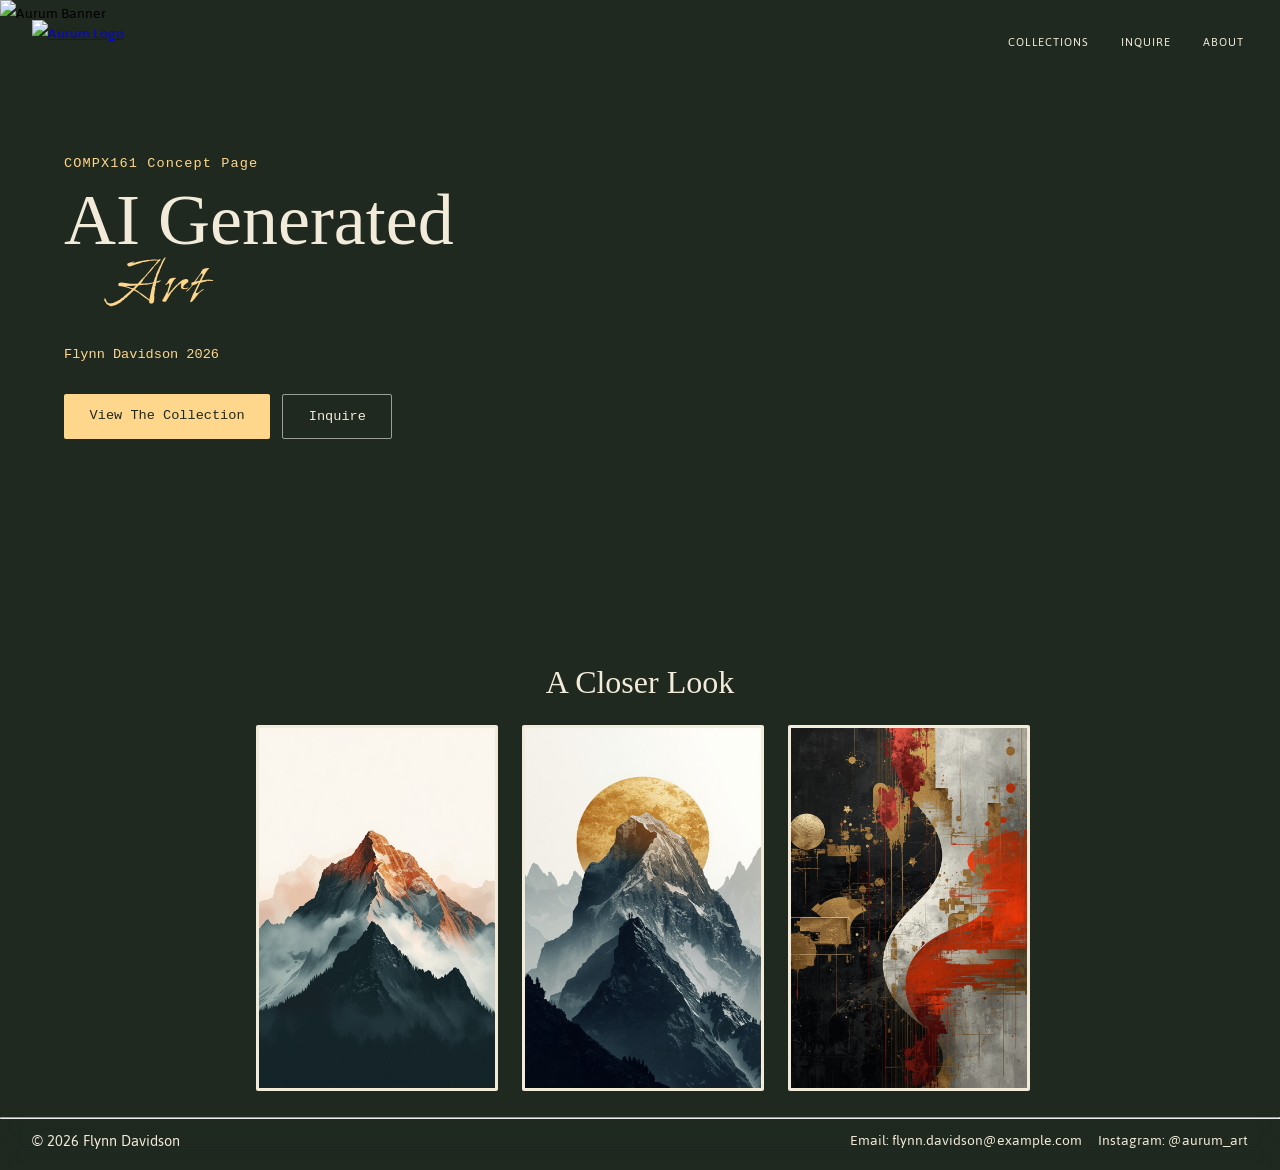
==== index.html @ 171db9cf "initial commit" ====
<!DOCTYPE html>
<html lang="en">
    <head>
        <meta charset="UTF-8">
        <meta name="viewport" content="width=device-width, initial-scale=1.0">
        <title>Aurum</title>
        <link rel="preconnect" href="https://fonts.googleapis.com">
        <link rel="preconnect" href="https://fonts.gstatic.com" crossorigin>
        <link href="https://fonts.googleapis.com/css2?family=Island+Moments&family=Jacques+Francois&family=Jaldi:wght@400;700&display=swap" rel="stylesheet">
        <link rel="stylesheet" href="style.css">
    </head>
    <body>
        <img id="banner" src="images/banner.png" alt="Aurum Banner">
        <header>
            <div class="logo">
                <a href="index.html"><img src="images/logo.png" alt="Aurum Logo" class="logo_img"></a>
            </div>
            <div class = "nav">
                <a href="collections.html">Collections</a>
                <a href="Inquire.html">Inquire</a>
                <a href="about.html">About</a>
            </div>
        </header>
        <div class="front">
            <p class="eyebrow">COMPX161 Concept Page</p>
            <h1>AI Generated</h1>
            <p class="art-title">Art</p>
            <p class="credit">Flynn Davidson 2026</p>
            <div class="button-group">
                <a href="collections.html" id="collectionButton" class="button">View The Collection</a>
                <a href="Inquire.html" id="inquireButton" class="button">Inquire</a>
            </div>
        </div>
        <div class="acl">
            <h2>A Closer Look</h2>
            <div class="acl-gallery">
                <div class="left">
                    <a href="collections.html">
                        <img src="Images/emberpeak.jpg" alt="Ember Peak" class="collection-img">
                    </a>
                </div>
                <div class="middle">
                    <a href="collections.html">
                        <img src="Images/goldenmoon.jpg" alt="Golden Moon" class="collection-img">
                    </a>
                </div>
                <div class="right">
                    <a href="collections.html">
                        <img src="Images/oceanofdevotion.jpg" alt="Ocean Of Devotion" class="collection-img">
                    </a>
                </div>
            </div>
        </div>
        <div class="footer">
            <hr class="exclude">
            <div class="footer-content">
                <div class = "footer-left">
                    <p>© 2026 Flynn Davidson</p>
                </div>
                <div class = "footer-right">
                    <div class = "email">
                        <p>Email: flynn.davidson@example.com</p>
                    </div>
                    <div class = "instagram">
                        <p>Instagram: @aurum_art</p>
                    </div>
                </div>
            </div>
        </div>
    </body>
</html>
---- style.css ----
:root {
    --cream: #F2EBDA;
    --gold: #FFD78C;
    --green: #1F2920;
    --grey: #BFB2A6;
    --black: #1A1712;
}
/* ---------------------
    GLOBAL: Fonts
   --------------------- */
.island-moments-regular {
  font-family: "Island Moments", cursive;
  font-weight: 400;
  font-style: normal;
}
.jaldi-regular {
  font-family: "Jaldi", sans-serif;
  font-weight: 400;
  font-style: normal;
}
.jacques-francois-regular {
  font-family: "Jacques Francois", serif;
  font-weight: 400;
  font-style: normal;
}
/* --------------------
    GLOBAL: Base styles
   -------------------- */
body {
    background-color: var(--green);
    margin: 0;
    min-height: 100vh;
    font-family: 'Jaldi', sans-serif;
}
.logo {
    display: flex;
    align-items: center;
}

/* GLOBAL: Header and navigation */
header {
    box-sizing: border-box;
    display: flex;
    align-items: center;
    width: 100%;
    padding: 1.25rem 2rem;
}
.nav {
    display: flex;
    flex-direction: row;
    gap: 1.5rem;
    margin-left: auto;
}
.nav a {
    color: var(--cream);
    text-decoration: none;
    text-transform: uppercase;
    font-size: 0.8rem;
    letter-spacing: 0.08em;
    padding: 0.6rem 0.25rem;
}

/* GLOBAL: Buttons */
.button {
    font-family: 'Space Mono', monospace;
    font-size: 0.85rem;
    text-align: center;
    text-decoration: none;
    display: inline-block;
    padding: 0.9rem 1.6rem;
    border-radius: 2px;
}
#collectionButton {
    background-color: var(--gold);
    color: var(--green);
    border: none;
}
#inquireButton {
    background-color: transparent;
    color: var(--cream);
    border: 1px solid rgba(255, 255, 255, 0.55);
}
.button-group {
    display: flex;
    gap: 0.75rem;
    margin-top: 0.5rem;
}
.logo_img {
    display: block;
    height: 2.75rem;
    width: auto;
}

/* HOME PAGE */
#banner {
    position: fixed;
    inset: 0;
    width: 100vw;
    height: 100vh;
    object-fit: cover;
    z-index: -1;
}
.front {
    position: relative;
    z-index: 1;
    max-width: 620px;
    padding: 8vh 0 0 4rem;
    color: var(--cream);
}
.eyebrow {
    font-family: 'Space Mono', monospace;
    color: var(--gold);
    font-size: 0.85rem;
    letter-spacing: 0.08em;
    margin: 0 0 0.75rem 0;
}
.front h1 {
    font-family: 'Playfair Display', serif;
    font-weight: 500;
    font-size: 4.5rem;
    line-height: 1.05;
    margin: 0;
}
.art-title {
    font-family: 'Island Moments', cursive;
    color: var(--gold);
    font-size: 5.5rem;
    line-height: 1;
    margin: -1rem 0 1rem 2.5rem;
}
.credit {
    font-family: 'Space Mono', monospace;
    color: var(--gold);
    font-size: 0.85rem;
    margin: 0 0 2rem 0;
}
#art {
    color: var(--gold);
}

/* HOME PAGE: A closer look gallery */
.acl {
    width: 60%;
    margin: 0 auto;
    padding-top: 25vh;
    color: var(--cream);
    text-align: center;
}
.acl h2 {
    font-family: 'Playfair Display', serif;
    font-size: 2rem;
    font-weight: 500;
    margin: 0 0 1.5rem;
}
.acl-gallery {
    display: flex;
    gap: 4%;
}
.acl-gallery > div {
    flex: 1;
}

/* GLOBAL: Artwork image defaults */
.collection-img {
    width: 100%;
    display: block;
    border-radius: 4px;
    border-color: var(--cream);
    border-width: 5px;
    border-style: solid;
}

/* GLOBAL: Footer */
.footer{
    padding-top: 2rem;
    color: var(--cream);
}
.footer-content {
    display: flex;
    justify-content: space-between;
    align-items: center;
    padding: 0.5rem 2rem 0.75rem;
    backdrop-filter: blur(10px);
}
.footer-left p {
    margin: 0;
    font-size: 1.05rem;
}
.footer-right p {
    margin: 0;
}
.footer-right {
    display: flex;
    align-items: center;
}
.instagram {
    margin-left: 1rem;
}
hr {
    margin: 0;
}

/* SHARED: Page headings and content width */
.inquire-btn {
    text-decoration: underline;
    text-decoration-color: var(--gold);
    color: var(--cream);
}
.inquire,
.collections-page {
    width: min(88%, 1100px);
    display: block;
    margin: 3rem auto 0;
    color: var(--cream);
}
.inquire h2,
.inquire h1,
.the-collection,
.collections-page h1{
    color: var(--cream);
    text-align: center;
}
.inquire h2,
.collections-page h2 {
    font-family: 'Jaldi', sans-serif;
    font-size: 1.25rem;
    font-weight: 400;
    letter-spacing: 0.12em;
    margin: 0;
    text-transform: uppercase;
}
.inquire h1,
.collections-page h1 {
    font-family: 'Jacques Francois', serif;
    font-size: clamp(2rem, 5vw, 3.5rem);
    font-weight: 400;
    margin: 0 0 3rem;
}

/* COLLECTIONS PAGE: Collection rows */
.collection-list {
    border-top: 1px solid rgba(242, 235, 218, 0.6);
}
.collection {
    display: grid;
    grid-template-columns: minmax(0, 2fr) minmax(0, 9fr);
    gap: 3rem;
    align-items: center;
    padding: 2.5rem 0;
    border-bottom: 1px solid rgba(242, 235, 218, 0.6);
}
.collection-left {
    min-width: 0;
    display: flex;
}
.collection-img {
    width: 100%;
    height: 100%;
    min-height: 220px;
    object-fit: cover;
    display: block;
    border: 3px solid var(--cream);
    border-radius: 2px;
}
.collection-right h2 {
    font-family: 'Jacques Francois', serif;
    font-size: 2.1rem;
    font-weight: 400;
    margin: 0 0 0.75rem;
}
.collection-title {
    display: flex;
    align-items: center;
    gap: 1rem;
}
.lot-label {
    color: var(--gold);
    font-family: 'Jacques Francois', serif;
    flex-shrink: 0;
    font-size: 2.1rem;
    font-weight: 400;
}
.collection-right {
    min-width: 0;
}
.collection-right p {
    width: 100%;
    font-size: 1.25rem;
    line-height: 1.5;
    margin: 0 0 0.75rem;
}
.collection-actions {
    display: flex;
    align-items: center;
    justify-content: space-between;
    width: 100%;
    margin-top: 1.5rem;
}
.availability {
    display: inline-flex;
    align-items: center;
    gap: 0.5rem;
    font-size: 1rem;
    text-transform: uppercase;
    letter-spacing: 0.08em;
}
.availability-dot {
    width: 0.65rem;
    height: 0.65rem;
    border-radius: 50%;
    background-color: #6fa66d;
}
.collection-inquire {
    color: var(--cream);
    padding: 0.65rem 1.4rem;
    text-decoration: underline;
    text-decoration-color: var(--gold);
    font-size: 1.5rem;
}

/* RESPONSIVE */
@media (max-width: 600px) {
    header {
        padding: 1rem;
    }
    .nav {
        gap: 0.75rem;
    }
    .inquire,
    .collections-page {
        margin-top: 2rem;
    }
    .inquire h1,
    .collections-page h1 {
        margin-bottom: 2rem;
    }
    .collection {
        grid-template-columns: 1fr;
        gap: 1.25rem;
        padding: 2rem 0;
    }
    .collection-img {
        height: auto;
        min-height: 0;
        aspect-ratio: 16 / 10;
    }
    .collection-right h2 {
        font-size: 1.8rem;
    }
    .collection-title {
        align-items: flex-start;
        gap: 0.75rem;
    }
    .collection-right p {
        font-size: 1.1rem;
    }
}

/* ABOUT PAGE: Studio statement */
.about-page {
    width: min(88%, 1000px);
    margin: 3rem auto 0;
}
.about-heading {
    color: var(--cream);
    text-align: center;
}
.about-heading h3 {
    font-family: 'Jaldi', sans-serif;
    font-size: 1.25rem;
    font-weight: 400;
    letter-spacing: 0.12em;
    margin: 0;
    text-transform: uppercase;
}
.about-heading h1 {
    font-family: 'Jacques Francois', serif;
    font-size: clamp(2rem, 5vw, 3.5rem);
    font-weight: 400;
    margin: 0 0 3rem;
}
.studio-box {
    background-color: var(--cream);
    box-sizing: border-box;
    color: var(--black);
    min-height: 20rem;
    padding: 2.5rem;
    width: 100%;
}
.studio-box h2 {
    font-family: 'Jacques Francois', serif;
    font-size: 3.5rem;
    font-weight: 400;
    line-height: 1.5;
    margin: 0 0 1rem;
}
.studio-box p {
    font-family: 'Jaldi', sans-serif;
    font-size: 1.5rem;
    line-height: 1.5;
    margin: 0 0 1rem;
}
.artist-statement {
    font-family: 'Jacques Francois', serif !important;
    font-size: 2rem !important;
    line-height: 1.4 !important;
}
.studio-box hr {
    border: 0;
    border-top: 1px solid var(--black);
    margin: 2rem 0 1.5rem;
}
.art-references p {
    margin-bottom: 0.5rem;
}
.art-references a {
    color: var(--black);
    font-weight: 700;
}

/* INQUIRY PAGE: Form */
.inquire-form {
    background-color: var(--cream);
    width: 40vw;
    min-width: 320px;
    margin: 0 auto;
    padding: 2.5rem 3rem 3rem;
    color: var(--black);
    box-sizing: border-box;
}
.inquire-form h1 {
    color: var(--black);
    font-family: 'Jacques Francois', serif;
    font-size: clamp(1.8rem, 3vw, 2.75rem);
    font-weight: 400;
    margin: 0;
    text-align: center;
}
.inquire-intro {
    color: var(--black);
    font-size: 1.1rem;
    margin: 0.75rem 0 2rem;
    text-align: center;
}
.inquire-form form {
    display: flex;
    flex-direction: column;
}
.inquire-form label {
    color: var(--black);
    font-size: 1.1rem;
    margin: 1rem 0 0.3rem;
}
.inquire-form input,
.inquire-form textarea {
    box-sizing: border-box;
    width: 100%;
    border: 0;
    border-bottom: 1px solid var(--black);
    border-radius: 0;
    color: var(--black);
    font: inherit;
    padding: 0.45rem 0;
    outline: none;
}
.inquire-form input {
    background-color: transparent;
}
.inquire-form textarea {
    background-color: #D7D0C0;
    border: 0;
    min-height: 7rem;
    padding: 0.75rem;
    resize: vertical;
}
.inquire-form textarea::placeholder {
    color: var(--black);
    opacity: 1;
}
.inquire-form button {
    align-self: center;
    background-color: var(--black);
    border: 0;
    color: var(--cream);
    cursor: pointer;
    font: inherit;
    margin-top: 2rem;
    padding: 0.7rem 1.5rem;
}

/* ABOUT PAGE: Responsive studio statement */
@media (max-width: 600px) {
    .about-page {
        margin-top: 2rem;
    }
    .about-heading h1 {
        margin-bottom: 2rem;
    }
    .studio-box {
        min-height: 16rem;
        padding: 1.5rem;
    }
    .studio-box h2 {
        font-size: 3rem;
    }
    .artist-statement {
        font-size: 1.7rem !important;
    }
}
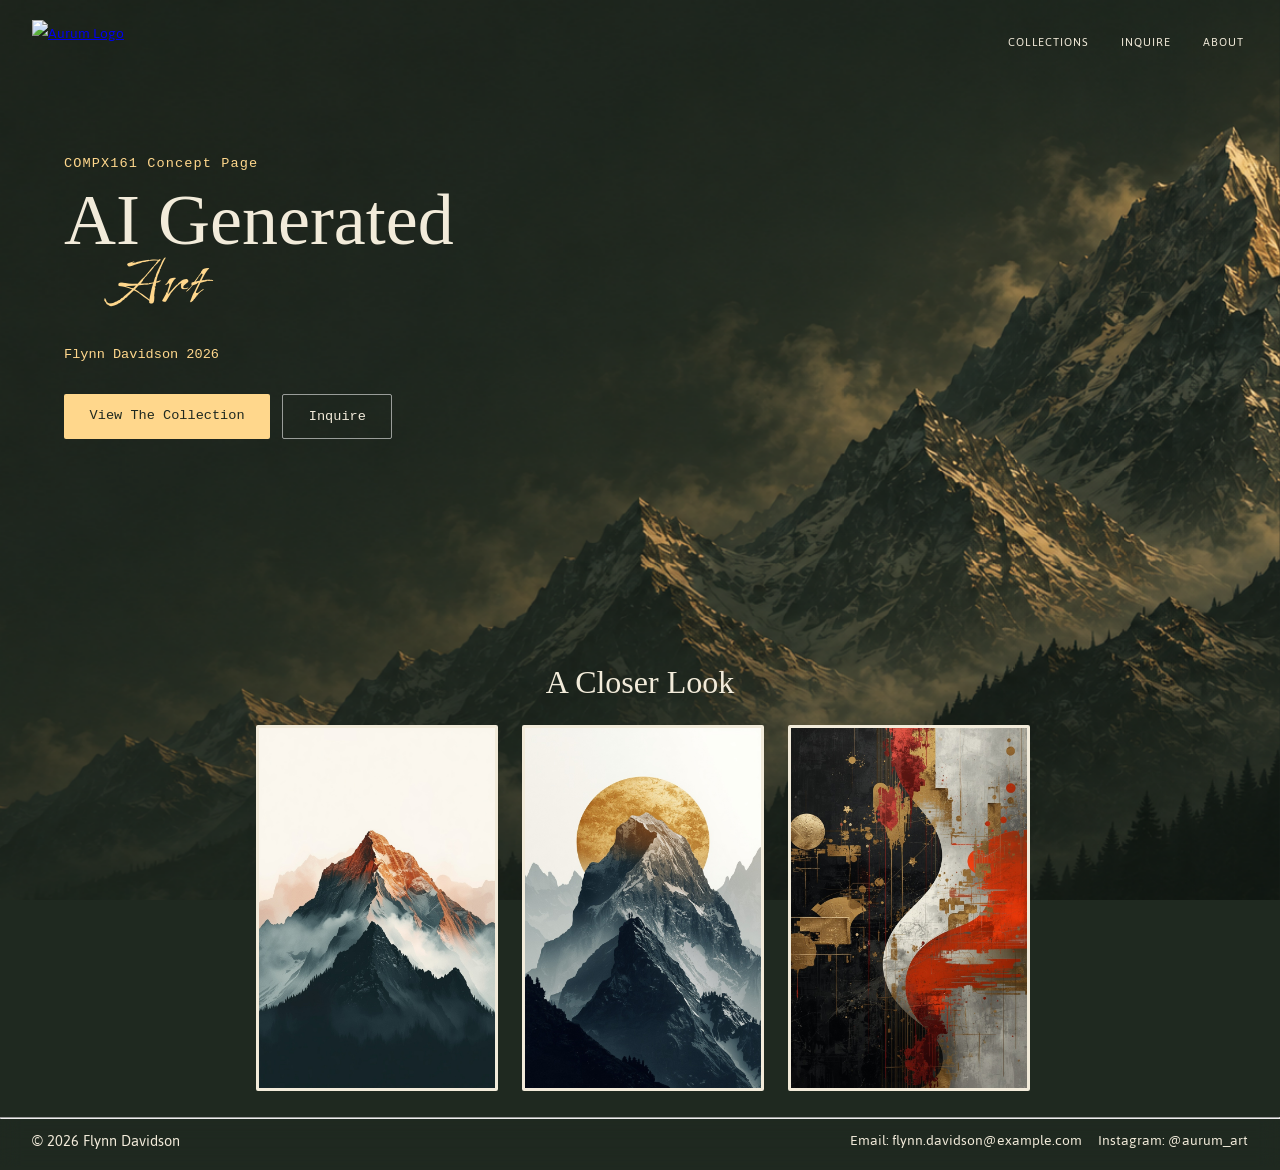
==== commit 3e1c1551: "commoit" ====
--- a/index.html
+++ b/index.html
@@ -10,14 +10,14 @@
         <link rel="stylesheet" href="style.css">
     </head>
     <body>
-        <img id="banner" src="images/banner.png" alt="Aurum Banner">
+        <img id="banner" src="Images/banner.png" alt="Aurum Banner">
         <header>
             <div class="logo">
-                <a href="index.html"><img src="images/logo.png" alt="Aurum Logo" class="logo_img"></a>
+                <a href="index.html"><img src="Images/logo.png" alt="Aurum Logo" class="logo_img"></a>
             </div>
             <div class = "nav">
                 <a href="collections.html">Collections</a>
-                <a href="Inquire.html">Inquire</a>
+                <a href="inquire.html">Inquire</a>
                 <a href="about.html">About</a>
             </div>
         </header>
@@ -28,7 +28,7 @@
             <p class="credit">Flynn Davidson 2026</p>
             <div class="button-group">
                 <a href="collections.html" id="collectionButton" class="button">View The Collection</a>
-                <a href="Inquire.html" id="inquireButton" class="button">Inquire</a>
+                <a href="inquire.html" id="inquireButton" class="button">Inquire</a>
             </div>
         </div>
         <div class="acl">
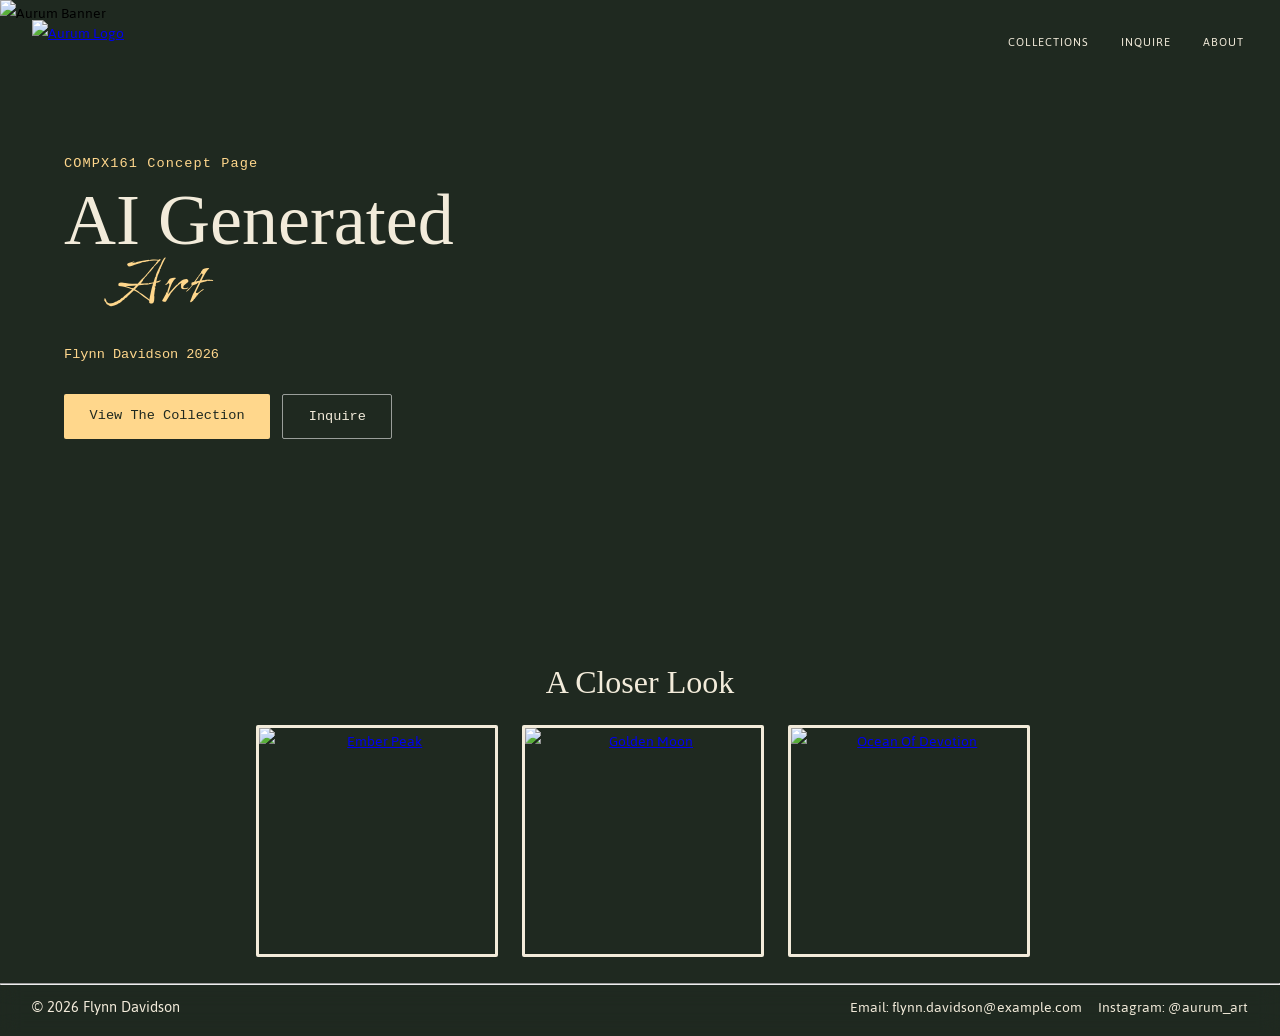
==== commit 7bf71975: "fixed image paths to be lowercase and consistent" ====
--- a/index.html
+++ b/index.html
@@ -10,10 +10,10 @@
         <link rel="stylesheet" href="style.css">
     </head>
     <body>
-        <img id="banner" src="Images/banner.png" alt="Aurum Banner">
+        <img id="banner" src="images/banner.png" alt="Aurum Banner">
         <header>
             <div class="logo">
-                <a href="index.html"><img src="Images/logo.png" alt="Aurum Logo" class="logo_img"></a>
+                <a href="index.html"><img src="images/logo.png" alt="Aurum Logo" class="logo_img"></a>
             </div>
             <div class = "nav">
                 <a href="collections.html">Collections</a>
@@ -36,17 +36,17 @@
             <div class="acl-gallery">
                 <div class="left">
                     <a href="collections.html">
-                        <img src="Images/emberpeak.jpg" alt="Ember Peak" class="collection-img">
+                        <img src="images/emberpeak.jpg" alt="Ember Peak" class="collection-img">
                     </a>
                 </div>
                 <div class="middle">
                     <a href="collections.html">
-                        <img src="Images/goldenmoon.jpg" alt="Golden Moon" class="collection-img">
+                        <img src="images/goldenmoon.jpg" alt="Golden Moon" class="collection-img">
                     </a>
                 </div>
                 <div class="right">
                     <a href="collections.html">
-                        <img src="Images/oceanofdevotion.jpg" alt="Ocean Of Devotion" class="collection-img">
+                        <img src="images/oceanofdevotion.jpg" alt="Ocean Of Devotion" class="collection-img">
                     </a>
                 </div>
             </div>
